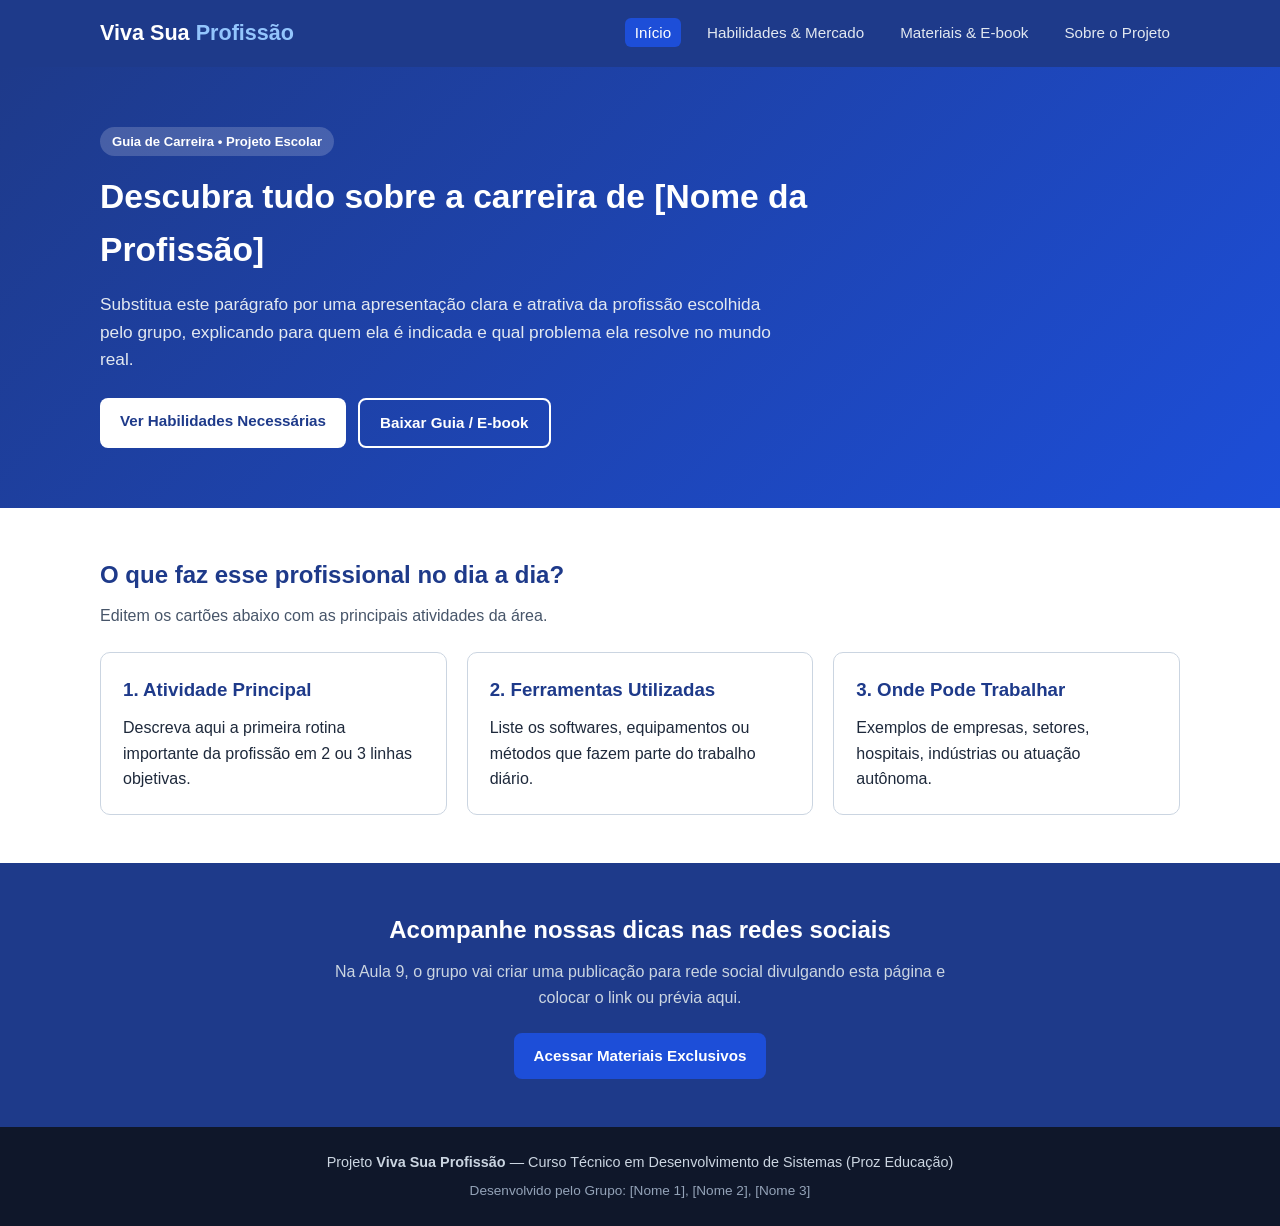
==== index.html @ 4288f024 "Add files via upload" ====
<!DOCTYPE html>
<html lang="pt-BR">
<head>
  <meta charset="UTF-8">
  <meta name="viewport" content="width=device-width, initial-scale=1.0">
  <!-- AULA 4 (SEO): Personalizem o título e a descrição pensando em como alguém buscaria essa profissão no Google -->
  <title>Viva Sua Profissão | Nome da Profissão Escolhida</title>
  <meta name="description" content="Guia completo sobre a profissão escolhida: o que faz, habilidades necessárias, mercado de trabalho e materiais gratuitos.">
  <!-- ATENÇÃO GITHUB PAGES: Sempre usem caminhos relativos (sem barra / no início) -->
  <link rel="stylesheet" href="css/style.css">
</head>
<body>

  <!-- CABEÇALHO E MENU DE NAVEGAÇÃO -->
  <header class="topo">
    <div class="container">
      <a href="index.html" class="logo">Viva Sua <span>Profissão</span></a>
      <nav aria-label="Menu principal">
        <ul class="menu">
          <li><a href="index.html" class="ativo">Início</a></li>
          <li><a href="pages/habilidades.html">Habilidades &amp; Mercado</a></li>
          <li><a href="pages/materiais.html">Materiais &amp; E-book</a></li>
          <li><a href="pages/sobre.html">Sobre o Projeto</a></li>
        </ul>
      </nav>
    </div>
  </header>

  <!-- SEÇÃO PRINCIPAL (HERO) -->
  <main>
    <section class="hero">
      <div class="container">
        <span class="etiqueta">Guia de Carreira • Projeto Escolar</span>
        <h1>Descubra tudo sobre a carreira de [Nome da Profissão]</h1>
        <p>
          Substitua este parágrafo por uma apresentação clara e atrativa da profissão escolhida pelo grupo,
          explicando para quem ela é indicada e qual problema ela resolve no mundo real.
        </p>
        <div class="botoes-hero">
          <a href="pages/habilidades.html" class="btn btn-primario">Ver Habilidades Necessárias</a>
          <a href="pages/materiais.html" class="btn btn-secundario">Baixar Guia / E-book</a>
        </div>
      </div>
    </section>

    <!-- RESUMO EM CARDS (3 COLUNAS RESPONSIVAS) -->
    <section class="secao">
      <div class="container">
        <h2>O que faz esse profissional no dia a dia?</h2>
        <p class="subtitulo">Editem os cartões abaixo com as principais atividades da área.</p>

        <div class="grid-cards">
          <article class="card">
            <h3>1. Atividade Principal</h3>
            <p>Descreva aqui a primeira rotina importante da profissão em 2 ou 3 linhas objetivas.</p>
          </article>

          <article class="card">
            <h3>2. Ferramentas Utilizadas</h3>
            <p>Liste os softwares, equipamentos ou métodos que fazem parte do trabalho diário.</p>
          </article>

          <article class="card">
            <h3>3. Onde Pode Trabalhar</h3>
            <p>Exemplos de empresas, setores, hospitais, indústrias ou atuação autônoma.</p>
          </article>
        </div>
      </div>
    </section>

    <!-- CHAMADA PARA REDE SOCIAL (AULA 9) -->
    <section class="secao secao-destaque">
      <div class="container">
        <h2>Acompanhe nossas dicas nas redes sociais</h2>
        <p>
          Na Aula 9, o grupo vai criar uma publicação para rede social divulgando esta página e colocar o link ou prévia aqui.
        </p>
        <a href="pages/materiais.html" class="btn btn-primario">Acessar Materiais Exclusivos</a>
      </div>
    </section>
  </main>

  <!-- RODAPÉ -->
  <footer class="rodape">
    <div class="container">
      <p>Projeto <strong>Viva Sua Profissão</strong> — Curso Técnico em Desenvolvimento de Sistemas (Proz Educação)</p>
      <p class="creditos">Desenvolvido pelo Grupo: [Nome 1], [Nome 2], [Nome 3]</p>
    </div>
  </footer>

</body>
</html>
---- css/style.css ----
/* =========================================================
   TEMPLATE BASE — PROJETO VIVA SUA PROFISSÃO
   Dica para os alunos: alterem as cores abaixo em :root
   para personalizar a identidade visual do grupo!
   ========================================================= */

:root {
  --cor-primaria: #1d4ed8;      /* Azul principal (mude para a cor da profissão!) */
  --cor-primaria-escura: #1e3a8a;
  --cor-destaque: #0ea5e9;
  --cor-fundo: #ffffff;
  --cor-fundo-suave: #f1f5f9;
  --cor-texto: #1e293b;
  --cor-texto-suave: #475569;
  --cor-borda: #cbd5e1;
}

/* Reset básico */
* {
  margin: 0;
  padding: 0;
  box-sizing: border-box;
}

body {
  font-family: Arial, Helvetica, sans-serif;
  color: var(--cor-texto);
  background-color: var(--cor-fundo);
  line-height: 1.6;
}

.container {
  width: 90%;
  max-width: 1080px;
  margin: 0 auto;
}

/* Cabeçalho e Navegação */
.topo {
  background-color: var(--cor-primaria-escura);
  color: #ffffff;
  padding: 16px 0;
}

.topo .container {
  display: flex;
  justify-content: space-between;
  align-items: center;
  flex-wrap: wrap;
  gap: 12px;
}

.logo {
  color: #ffffff;
  text-decoration: none;
  font-size: 1.35rem;
  font-weight: bold;
}

.logo span {
  color: #93c5fd;
}

.menu {
  list-style: none;
  display: flex;
  gap: 16px;
  flex-wrap: wrap;
}

.menu a {
  color: #e2e8f0;
  text-decoration: none;
  font-size: 0.95rem;
  padding: 6px 10px;
  border-radius: 6px;
  transition: background-color 0.2s;
}

.menu a:hover,
.menu a.ativo {
  background-color: var(--cor-primaria);
  color: #ffffff;
}

/* Hero (Banner Inicial) */
.hero {
  background: linear-gradient(135deg, var(--cor-primaria-escura), var(--cor-primaria));
  color: #ffffff;
  padding: 60px 0;
}

.etiqueta {
  display: inline-block;
  background-color: rgba(255, 255, 255, 0.18);
  color: #ffffff;
  padding: 4px 12px;
  border-radius: 999px;
  font-size: 0.82rem;
  font-weight: bold;
  margin-bottom: 14px;
}

.card .etiqueta {
  background-color: #dbeafe;
  color: var(--cor-primaria-escura);
}

.hero h1 {
  font-size: 2.1rem;
  margin-bottom: 14px;
  max-width: 720px;
}

.hero p {
  font-size: 1.08rem;
  max-width: 680px;
  margin-bottom: 24px;
  color: #e2e8f0;
}

.botoes-hero {
  display: flex;
  gap: 12px;
  flex-wrap: wrap;
}

/* Botões */
.btn {
  display: inline-block;
  padding: 11px 20px;
  border-radius: 8px;
  text-decoration: none;
  font-weight: bold;
  font-size: 0.95rem;
  border: none;
  cursor: pointer;
}

.btn-primario {
  background-color: #ffffff;
  color: var(--cor-primaria-escura);
}

.secao .btn-primario,
.card .btn-primario {
  background-color: var(--cor-primaria);
  color: #ffffff;
}

.btn-secundario {
  background-color: transparent;
  color: #ffffff;
  border: 2px solid #ffffff;
}

/* Cabeçalho das Páginas Internas */
.cabecalho-pagina {
  background-color: var(--cor-fundo-suave);
  padding: 40px 0;
  border-bottom: 1px solid var(--cor-borda);
}

.cabecalho-pagina h1 {
  font-size: 1.8rem;
  color: var(--cor-primaria-escura);
  margin-bottom: 6px;
}

/* Seções e Grids */
.secao {
  padding: 48px 0;
}

.secao-cinza {
  background-color: var(--cor-fundo-suave);
}

.secao-destaque {
  background-color: var(--cor-primaria-escura);
  color: #ffffff;
  text-align: center;
}

.secao-destaque p {
  max-width: 640px;
  margin: 10px auto 22px;
  color: #cbd5e1;
}

.secao h2 {
  font-size: 1.5rem;
  margin-bottom: 8px;
  color: var(--cor-primaria-escura);
}

.secao-destaque h2 {
  color: #ffffff;
}

.subtitulo {
  color: var(--cor-texto-suave);
  margin-bottom: 24px;
}

.grid-cards {
  display: grid;
  grid-template-columns: repeat(auto-fit, minmax(260px, 1fr));
  gap: 20px;
  margin-top: 20px;
}

.grid-duas-colunas {
  display: grid;
  grid-template-columns: repeat(auto-fit, minmax(300px, 1fr));
  gap: 24px;
}

.card {
  background-color: #ffffff;
  border: 1px solid var(--cor-borda);
  border-radius: 10px;
  padding: 22px;
}

.card h2,
.card h3 {
  color: var(--cor-primaria-escura);
  margin-bottom: 10px;
}

.card p + p {
  margin-top: 10px;
}

.lista-simples {
  padding-left: 20px;
  margin-top: 10px;
}

.lista-simples li {
  margin-bottom: 8px;
}

/* Caixa reservada para Banner */
.caixa-banner {
  border: 2px dashed var(--cor-primaria);
  background-color: var(--cor-fundo-suave);
  border-radius: 10px;
  padding: 48px 20px;
  text-align: center;
  color: var(--cor-texto-suave);
}

.caixa-banner img {
  max-width: 100%;
  height: auto;
  border-radius: 8px;
}

/* Formulário simulado da Landing Page */
.form-simulado {
  display: flex;
  flex-direction: column;
  gap: 10px;
  margin-top: 14px;
}

.form-simulado label {
  font-weight: bold;
  font-size: 0.9rem;
}

.form-simulado input {
  padding: 10px;
  border: 1px solid var(--cor-borda);
  border-radius: 6px;
  font-size: 0.95rem;
}

/* Rodapé */
.rodape {
  background-color: #0f172a;
  color: #cbd5e1;
  text-align: center;
  padding: 24px 0;
  font-size: 0.9rem;
}

.rodape .creditos {
  margin-top: 6px;
  font-size: 0.85rem;
  color: #94a3b8;
}
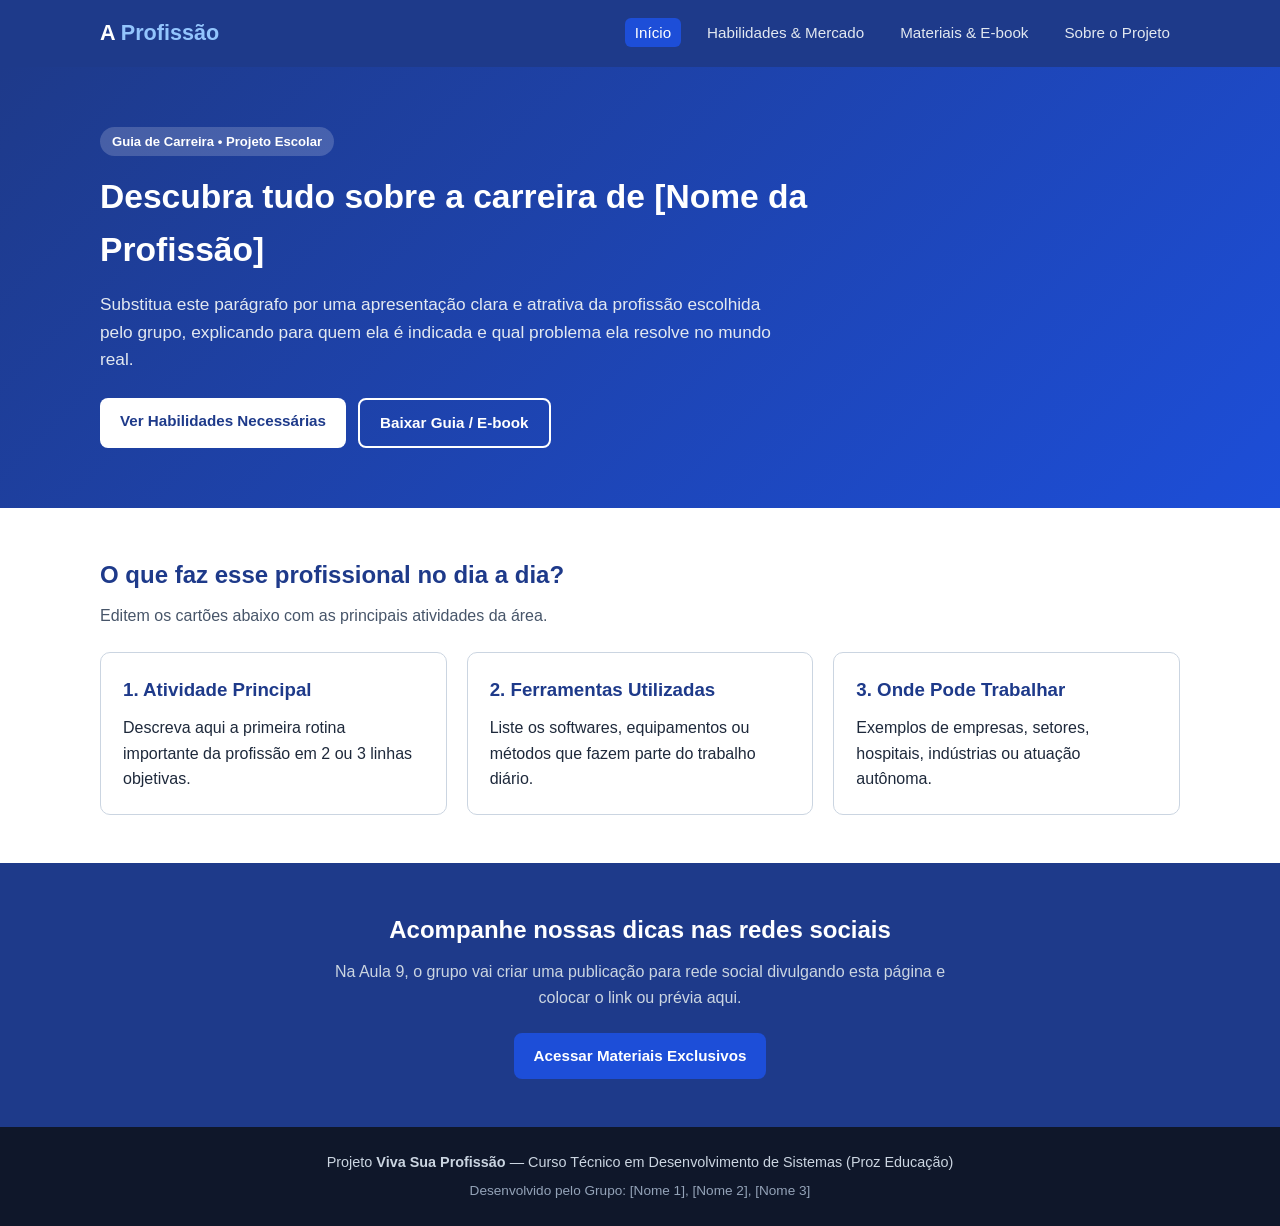
==== commit b5a45902: "index.html" ====
--- a/index.html
+++ b/index.html
@@ -4,7 +4,7 @@
   <meta charset="UTF-8">
   <meta name="viewport" content="width=device-width, initial-scale=1.0">
   <!-- AULA 4 (SEO): Personalizem o título e a descrição pensando em como alguém buscaria essa profissão no Google -->
-  <title>Viva Sua Profissão | Nome da Profissão Escolhida</title>
+  <title>Viva Sua Profissão | Teste</title>
   <meta name="description" content="Guia completo sobre a profissão escolhida: o que faz, habilidades necessárias, mercado de trabalho e materiais gratuitos.">
   <!-- ATENÇÃO GITHUB PAGES: Sempre usem caminhos relativos (sem barra / no início) -->
   <link rel="stylesheet" href="css/style.css">
@@ -14,7 +14,7 @@
   <!-- CABEÇALHO E MENU DE NAVEGAÇÃO -->
   <header class="topo">
     <div class="container">
-      <a href="index.html" class="logo">Viva Sua <span>Profissão</span></a>
+     <a href="index.html" class="logo">A <span>Profissão</span></a>
       <nav aria-label="Menu principal">
         <ul class="menu">
           <li><a href="index.html" class="ativo">Início</a></li>
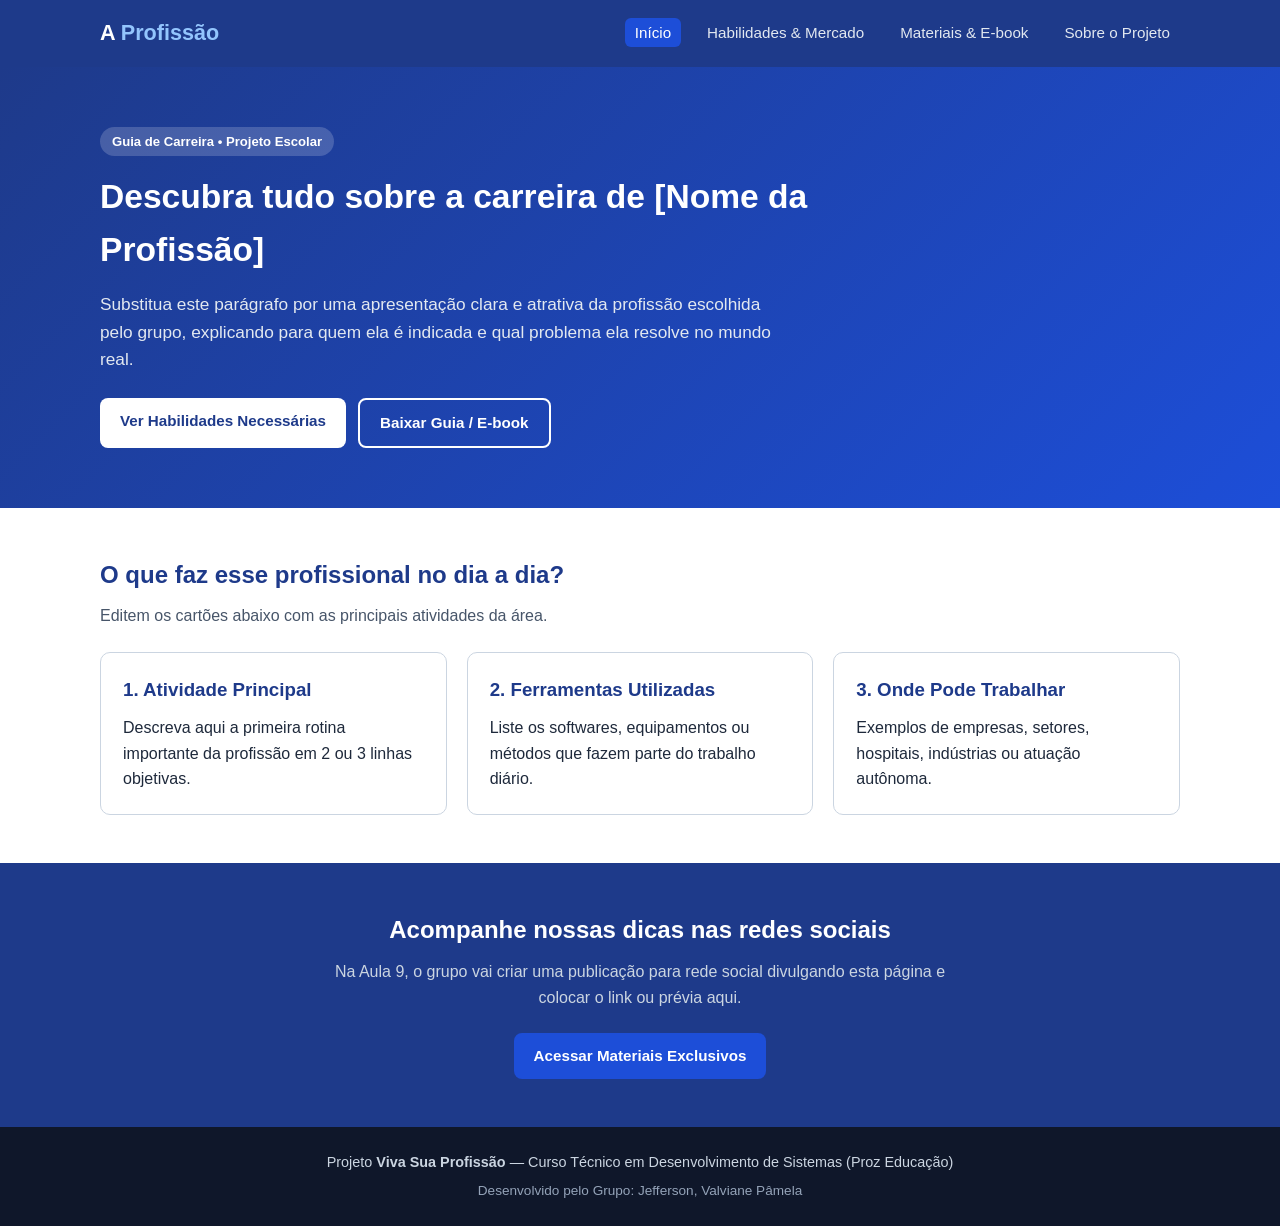
==== commit 5321df0a: "index.html" ====
--- a/index.html
+++ b/index.html
@@ -84,9 +84,9 @@
   <footer class="rodape">
     <div class="container">
       <p>Projeto <strong>Viva Sua Profissão</strong> — Curso Técnico em Desenvolvimento de Sistemas (Proz Educação)</p>
-      <p class="creditos">Desenvolvido pelo Grupo: [Nome 1], [Nome 2], [Nome 3]</p>
+      <p class="creditos">Desenvolvido pelo Grupo: Jefferson, Valviane Pâmela</p>
     </div>
   </footer>
 
 </body>
-</html>
+</html>
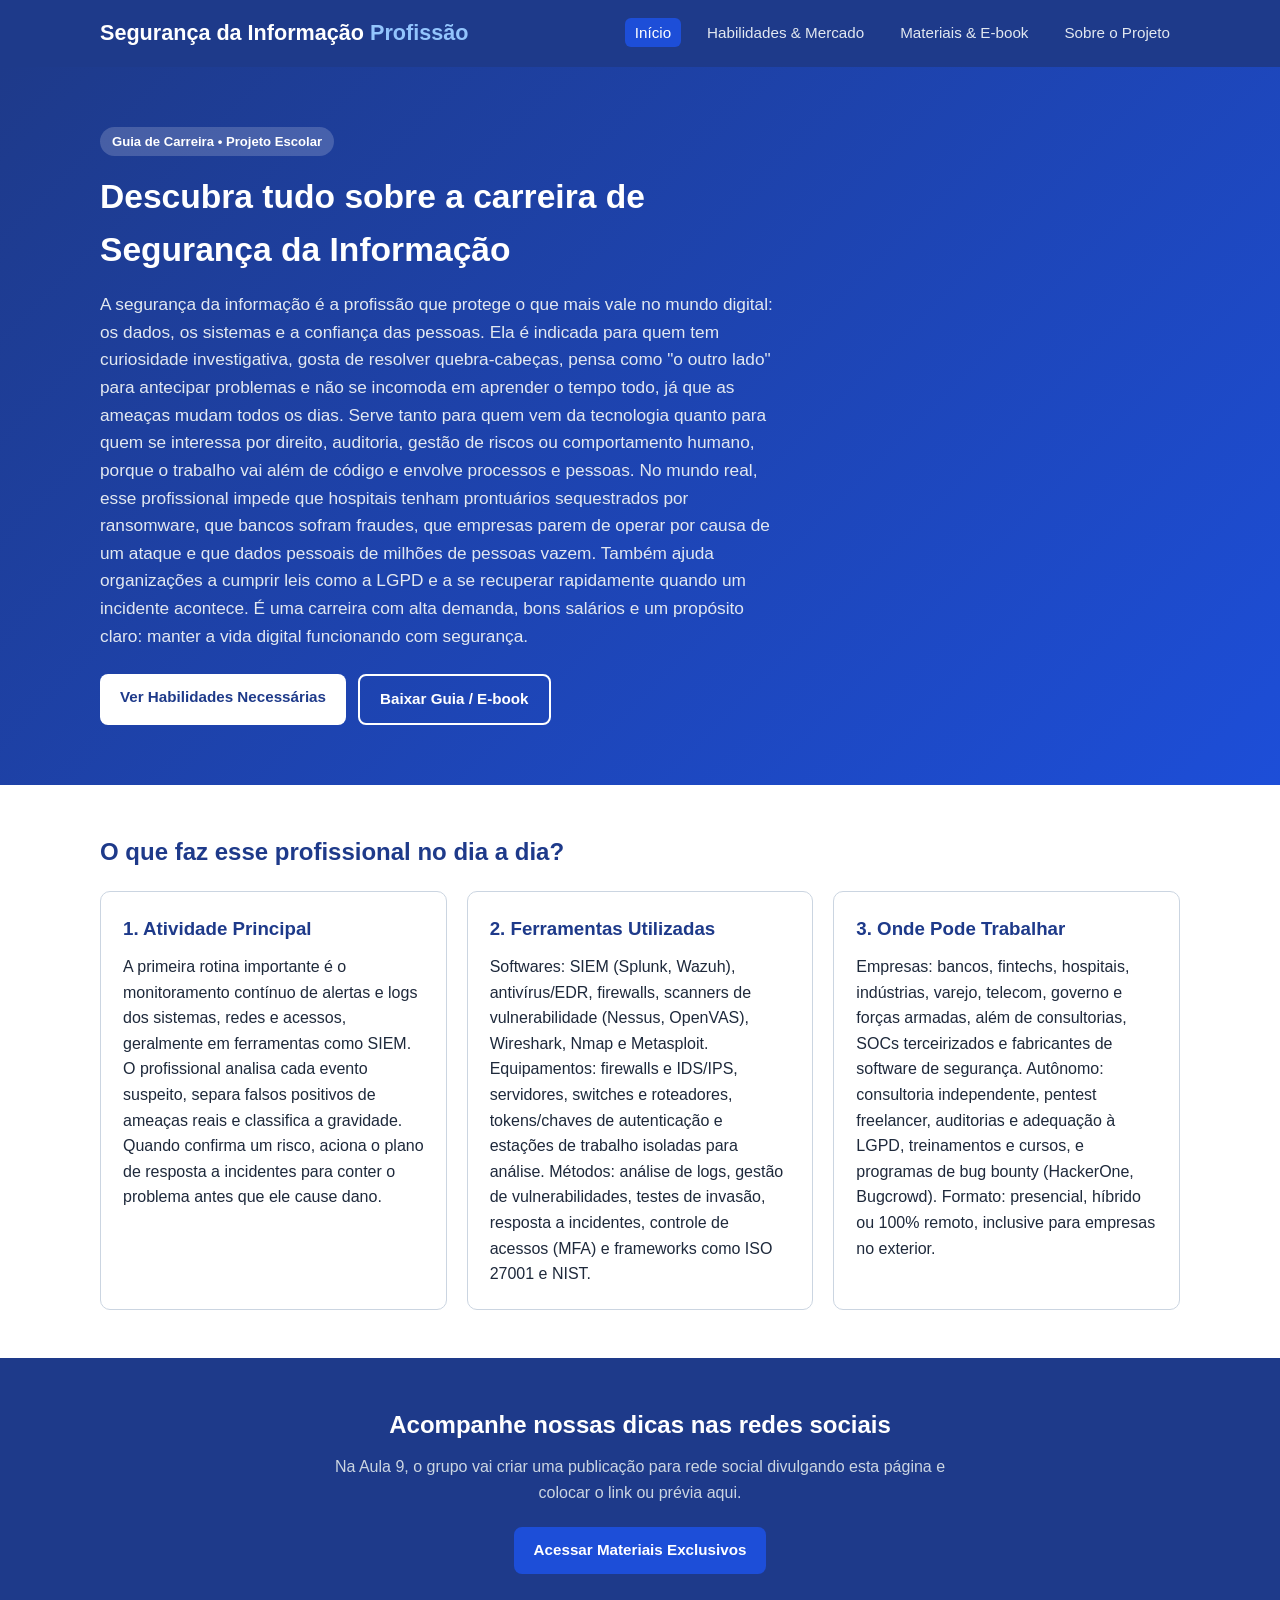
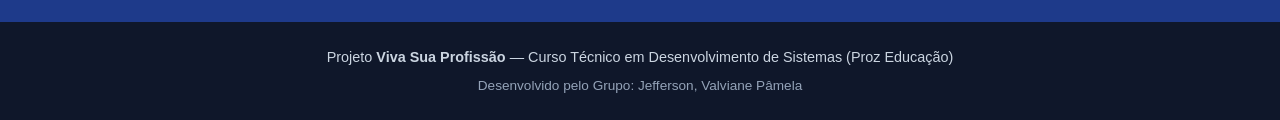
==== commit 4a219c05: "index.html" ====
--- a/index.html
+++ b/index.html
@@ -3,18 +3,14 @@
 <head>
   <meta charset="UTF-8">
   <meta name="viewport" content="width=device-width, initial-scale=1.0">
-  <!-- AULA 4 (SEO): Personalizem o título e a descrição pensando em como alguém buscaria essa profissão no Google -->
-  <title>Viva Sua Profissão | Teste</title>
+  <title>Viva Sua Profissão | Segurança da Informação</title>
   <meta name="description" content="Guia completo sobre a profissão escolhida: o que faz, habilidades necessárias, mercado de trabalho e materiais gratuitos.">
-  <!-- ATENÇÃO GITHUB PAGES: Sempre usem caminhos relativos (sem barra / no início) -->
   <link rel="stylesheet" href="css/style.css">
 </head>
 <body>
-
-  <!-- CABEÇALHO E MENU DE NAVEGAÇÃO -->
   <header class="topo">
     <div class="container">
-     <a href="index.html" class="logo">A <span>Profissão</span></a>
+     <a href="index.html" class="logo">Segurança da Informação <span>Profissão</span></a>
       <nav aria-label="Menu principal">
         <ul class="menu">
           <li><a href="index.html" class="ativo">Início</a></li>
@@ -25,16 +21,19 @@
       </nav>
     </div>
   </header>
-
-  <!-- SEÇÃO PRINCIPAL (HERO) -->
   <main>
     <section class="hero">
       <div class="container">
         <span class="etiqueta">Guia de Carreira • Projeto Escolar</span>
-        <h1>Descubra tudo sobre a carreira de [Nome da Profissão]</h1>
+        <h1>Descubra tudo sobre a carreira de Segurança da Informação</h1>
         <p>
-          Substitua este parágrafo por uma apresentação clara e atrativa da profissão escolhida pelo grupo,
-          explicando para quem ela é indicada e qual problema ela resolve no mundo real.
+          A segurança da informação é a profissão que protege o que mais vale no mundo digital: 
+          os dados, os sistemas e a confiança das pessoas. 
+          Ela é indicada para quem tem curiosidade investigativa, gosta de resolver quebra-cabeças, pensa como "o outro lado" para antecipar problemas e não se incomoda em aprender o tempo todo, 
+          já que as ameaças mudam todos os dias. Serve tanto para quem vem da tecnologia quanto para quem se interessa por direito, auditoria, gestão de riscos ou comportamento humano, porque o trabalho vai além de código e envolve processos e pessoas. 
+          No mundo real, esse profissional impede que hospitais tenham prontuários sequestrados por ransomware, que bancos sofram fraudes, que empresas parem de operar por causa de um ataque e que dados pessoais de milhões de pessoas vazem. 
+          Também ajuda organizações a cumprir leis como a LGPD e a se recuperar rapidamente quando um incidente acontece. 
+          É uma carreira com alta demanda, bons salários e um propósito claro: manter a vida digital funcionando com segurança.
         </p>
         <div class="botoes-hero">
           <a href="pages/habilidades.html" class="btn btn-primario">Ver Habilidades Necessárias</a>
@@ -42,33 +41,33 @@
         </div>
       </div>
     </section>
-
-    <!-- RESUMO EM CARDS (3 COLUNAS RESPONSIVAS) -->
     <section class="secao">
       <div class="container">
         <h2>O que faz esse profissional no dia a dia?</h2>
-        <p class="subtitulo">Editem os cartões abaixo com as principais atividades da área.</p>
-
         <div class="grid-cards">
           <article class="card">
             <h3>1. Atividade Principal</h3>
-            <p>Descreva aqui a primeira rotina importante da profissão em 2 ou 3 linhas objetivas.</p>
+            <p>A primeira rotina importante é o monitoramento contínuo de alertas e logs dos sistemas, redes e acessos, geralmente em ferramentas como SIEM.
+O profissional analisa cada evento suspeito, separa falsos positivos de ameaças reais e classifica a gravidade.
+Quando confirma um risco, aciona o plano de resposta a incidentes para conter o problema antes que ele cause dano.</p>
           </article>
 
           <article class="card">
             <h3>2. Ferramentas Utilizadas</h3>
-            <p>Liste os softwares, equipamentos ou métodos que fazem parte do trabalho diário.</p>
+            <p>Softwares: SIEM (Splunk, Wazuh), antivírus/EDR, firewalls, scanners de vulnerabilidade (Nessus, OpenVAS), Wireshark, Nmap e Metasploit.
+              Equipamentos: firewalls e IDS/IPS, servidores, switches e roteadores, tokens/chaves de autenticação e estações de trabalho isoladas para análise.
+              Métodos: análise de logs, gestão de vulnerabilidades, testes de invasão, resposta a incidentes, controle de acessos (MFA) e frameworks como ISO 27001 e NIST.</p>
           </article>
 
           <article class="card">
             <h3>3. Onde Pode Trabalhar</h3>
-            <p>Exemplos de empresas, setores, hospitais, indústrias ou atuação autônoma.</p>
+            <p>Empresas: bancos, fintechs, hospitais, indústrias, varejo, telecom, governo e forças armadas, além de consultorias, SOCs terceirizados e fabricantes de software de segurança.
+              Autônomo: consultoria independente, pentest freelancer, auditorias e adequação à LGPD, treinamentos e cursos, e programas de bug bounty (HackerOne, Bugcrowd).
+              Formato: presencial, híbrido ou 100% remoto, inclusive para empresas no exterior.</p>
           </article>
         </div>
       </div>
     </section>
-
-    <!-- CHAMADA PARA REDE SOCIAL (AULA 9) -->
     <section class="secao secao-destaque">
       <div class="container">
         <h2>Acompanhe nossas dicas nas redes sociais</h2>
@@ -79,14 +78,11 @@
       </div>
     </section>
   </main>
-
-  <!-- RODAPÉ -->
   <footer class="rodape">
     <div class="container">
       <p>Projeto <strong>Viva Sua Profissão</strong> — Curso Técnico em Desenvolvimento de Sistemas (Proz Educação)</p>
       <p class="creditos">Desenvolvido pelo Grupo: Jefferson, Valviane Pâmela</p>
     </div>
   </footer>
-
 </body>
 </html>
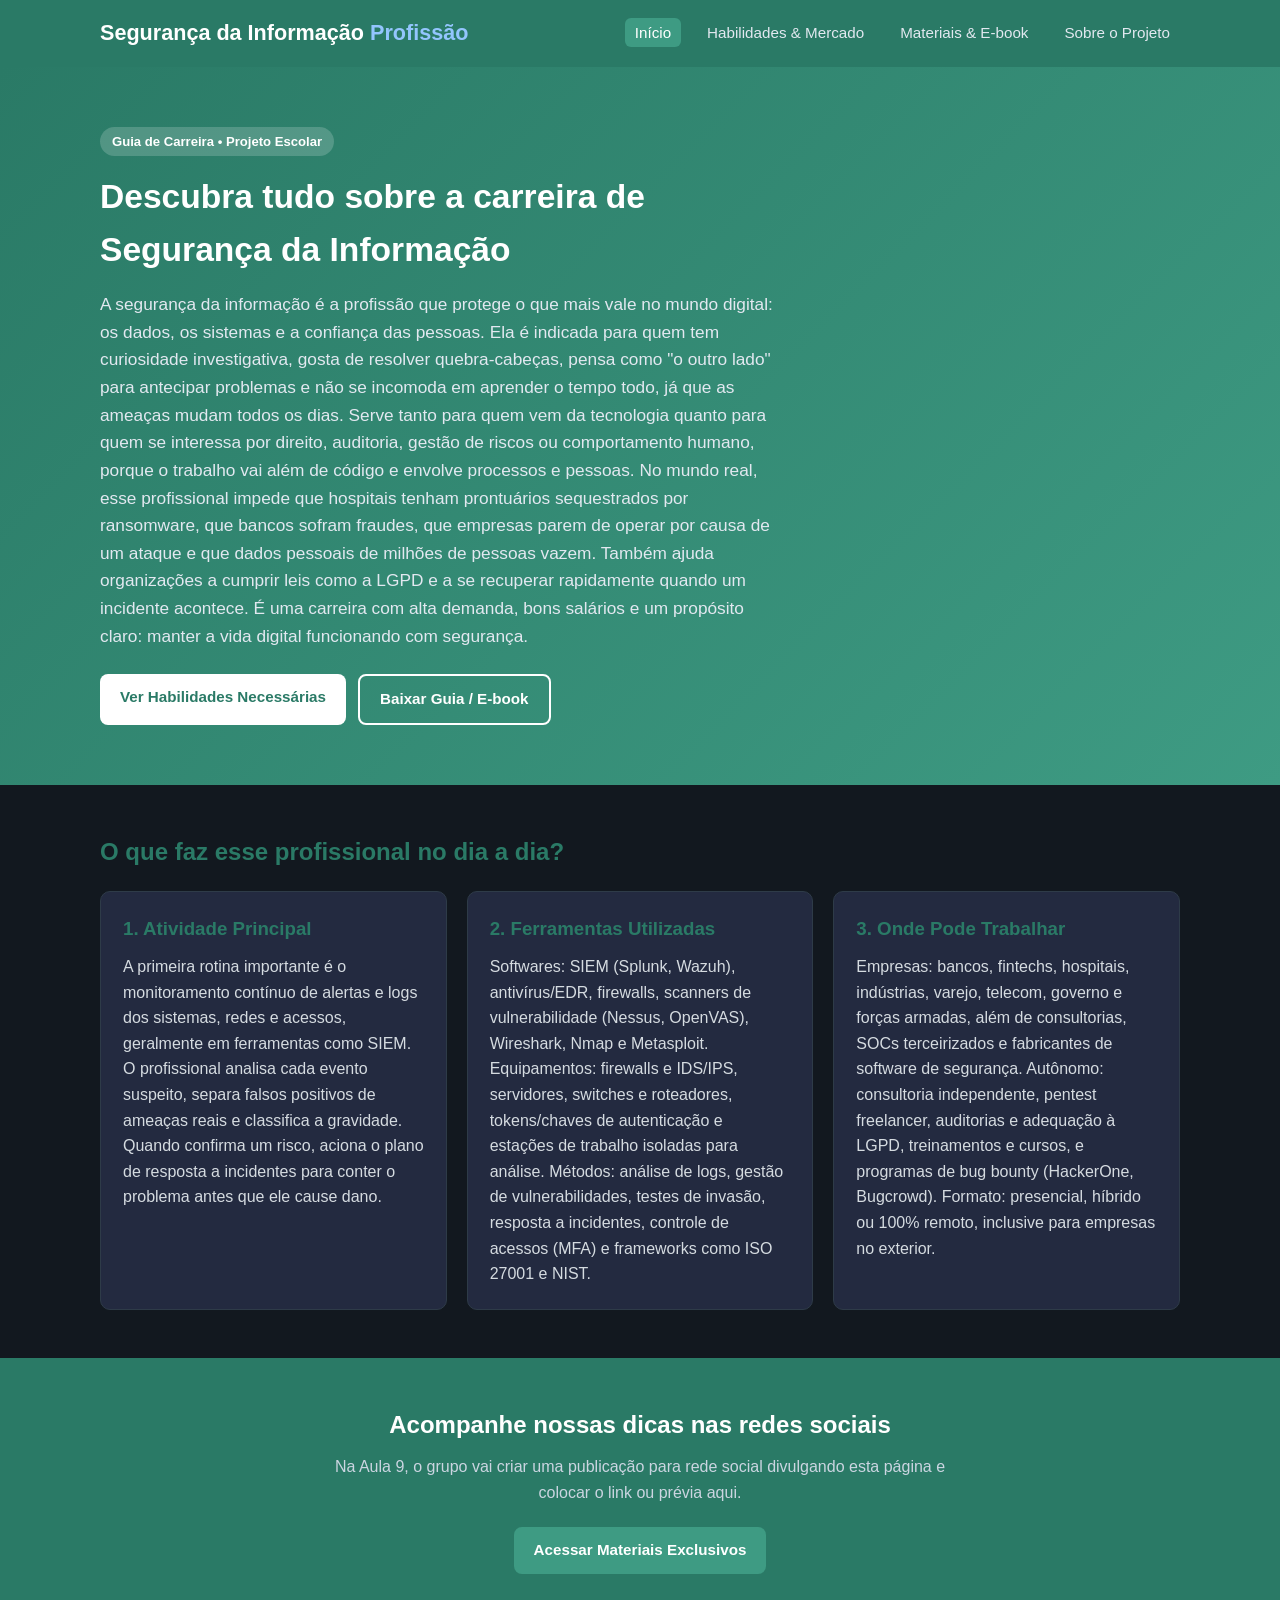
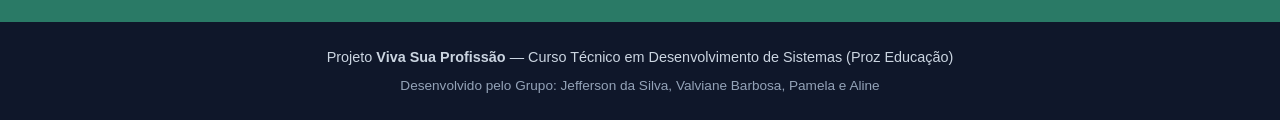
==== commit f6c3c18c: "index.html habilidades.html materiais.html sobre.html" ====
--- a/index.html
+++ b/index.html
@@ -81,7 +81,7 @@
   <footer class="rodape">
     <div class="container">
       <p>Projeto <strong>Viva Sua Profissão</strong> — Curso Técnico em Desenvolvimento de Sistemas (Proz Educação)</p>
-      <p class="creditos">Desenvolvido pelo Grupo: Jefferson, Valviane Pâmela</p>
+      <p class="creditos">Desenvolvido pelo Grupo: Jefferson da Silva, Valviane Barbosa, Pamela e Aline</p>
     </div>
   </footer>
 </body>
--- a/css/style.css
+++ b/css/style.css
@@ -5,14 +5,14 @@
    ========================================================= */
 
 :root {
-  --cor-primaria: #1d4ed8;      /* Azul principal (mude para a cor da profissão!) */
-  --cor-primaria-escura: #1e3a8a;
-  --cor-destaque: #0ea5e9;
-  --cor-fundo: #ffffff;
-  --cor-fundo-suave: #f1f5f9;
-  --cor-texto: #1e293b;
-  --cor-texto-suave: #475569;
-  --cor-borda: #cbd5e1;
+  --cor-primaria: #3E9B83;      /* Azul principal (mude para a cor da profissão!) */
+  --cor-primaria-escura: #2A7A66;
+  --cor-destaque: #E0A94F;
+  --cor-fundo: #12181F;
+  --cor-fundo-suave: #1B242E;
+  --cor-texto: #D5DBE0;
+  --cor-texto-suave: #8D99A6;
+  --cor-borda: #2E3B48;
 }
 
 /* Reset básico */
@@ -217,7 +217,7 @@
 }
 
 .card {
-  background-color: #ffffff;
+  background-color: #232A40;
   border: 1px solid var(--cor-borda);
   border-radius: 10px;
   padding: 22px;
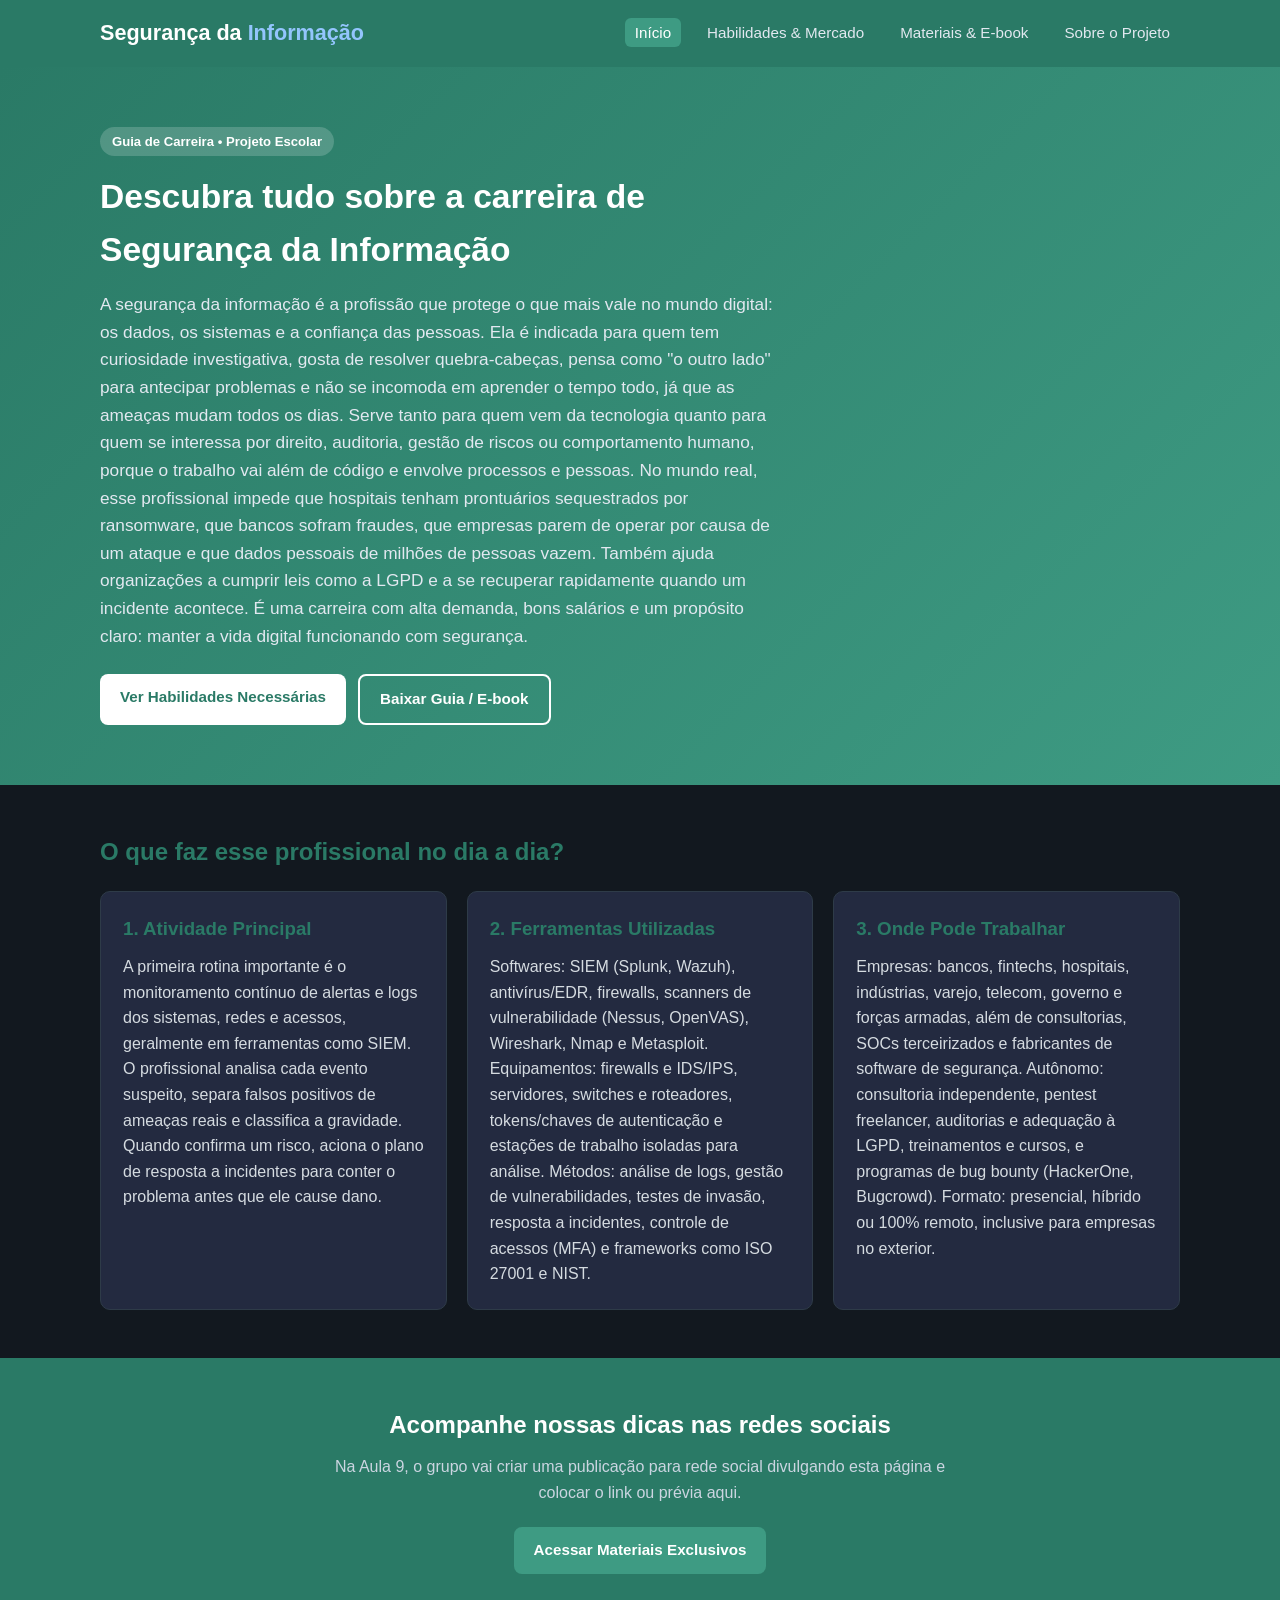
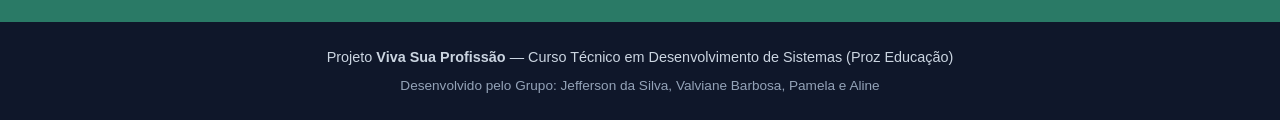
==== commit 3fefd110: "index.html habilidades.html materiais.html" ====
--- a/index.html
+++ b/index.html
@@ -4,13 +4,13 @@
   <meta charset="UTF-8">
   <meta name="viewport" content="width=device-width, initial-scale=1.0">
   <title>Viva Sua Profissão | Segurança da Informação</title>
-  <meta name="description" content="Guia completo sobre a profissão escolhida: o que faz, habilidades necessárias, mercado de trabalho e materiais gratuitos.">
+  <meta name="description" content="Introdução inicial a Segurança da Informação contendo brevemente habilidades e materais gratuitos do necessario para ingressar na area.".">
   <link rel="stylesheet" href="css/style.css">
 </head>
 <body>
   <header class="topo">
     <div class="container">
-     <a href="index.html" class="logo">Segurança da Informação <span>Profissão</span></a>
+     <a href="index.html" class="logo">Segurança da <span>Informação</span></a>
       <nav aria-label="Menu principal">
         <ul class="menu">
           <li><a href="index.html" class="ativo">Início</a></li>
